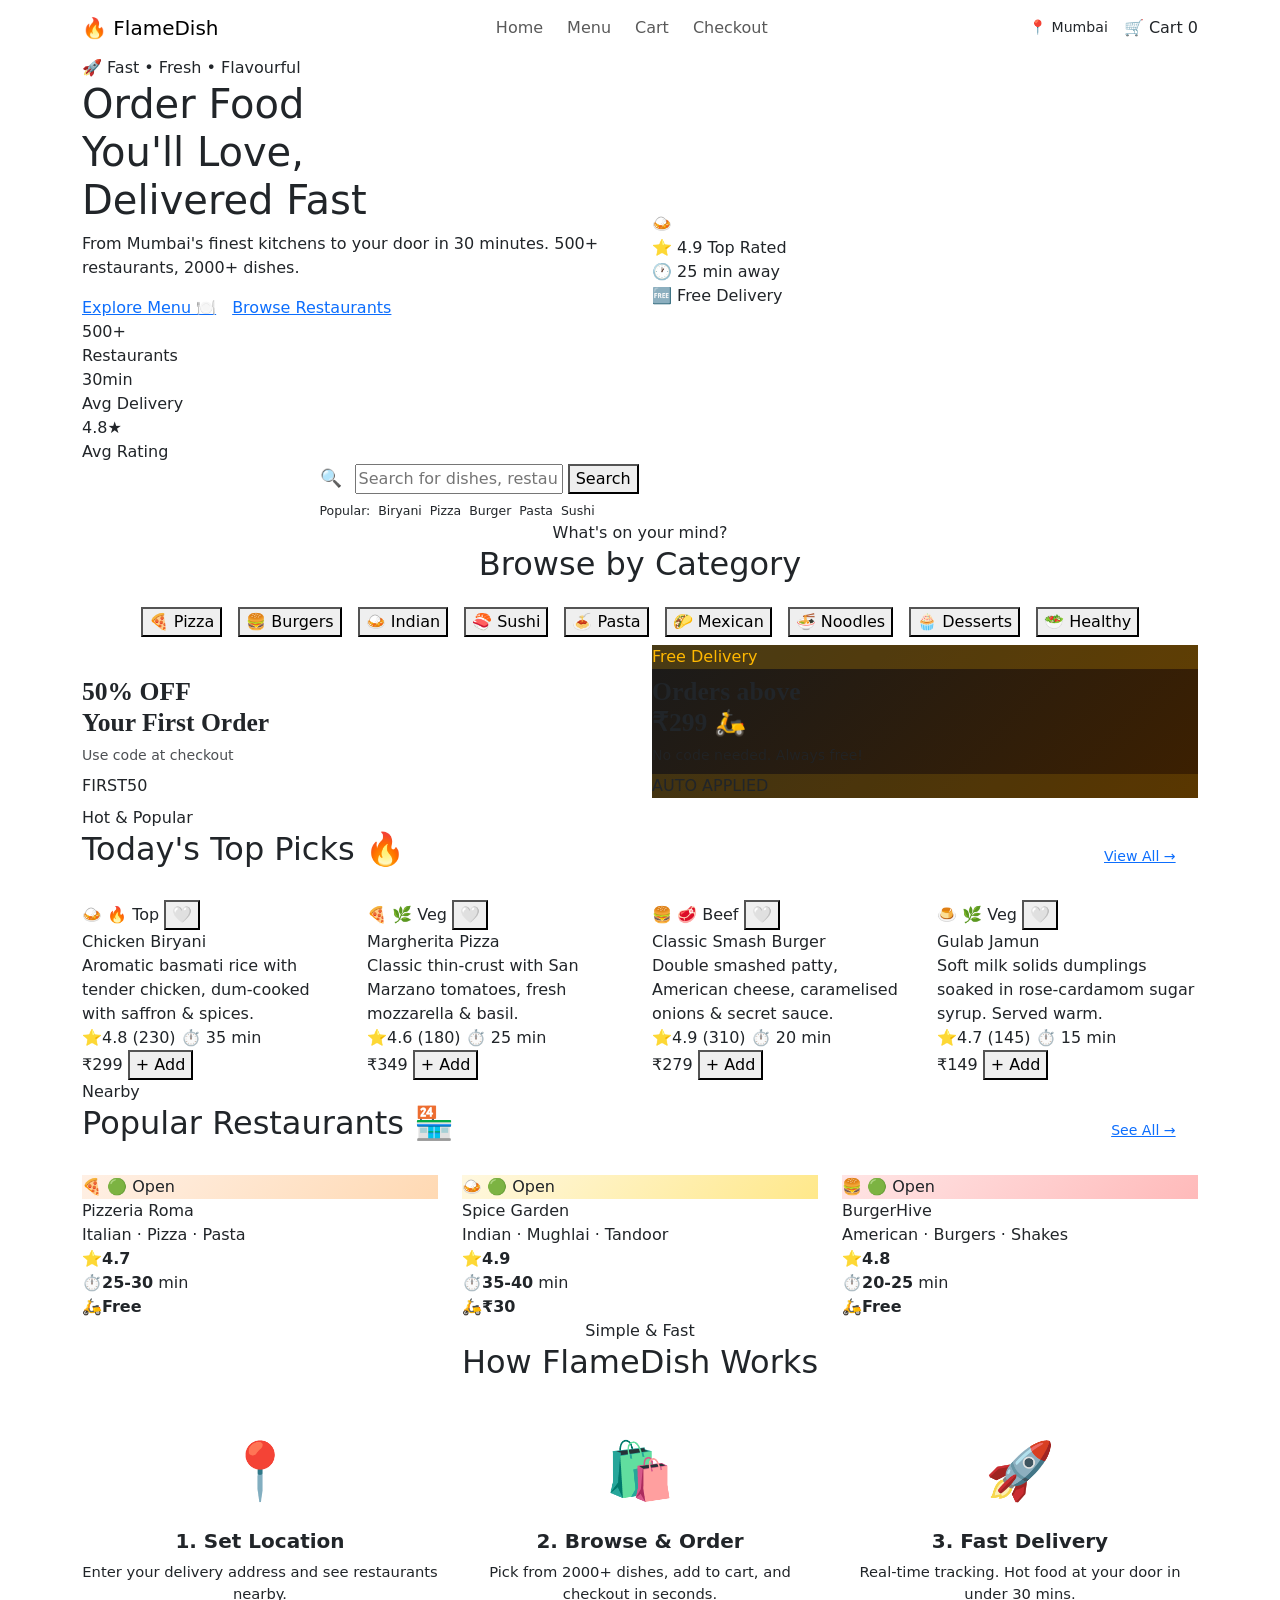
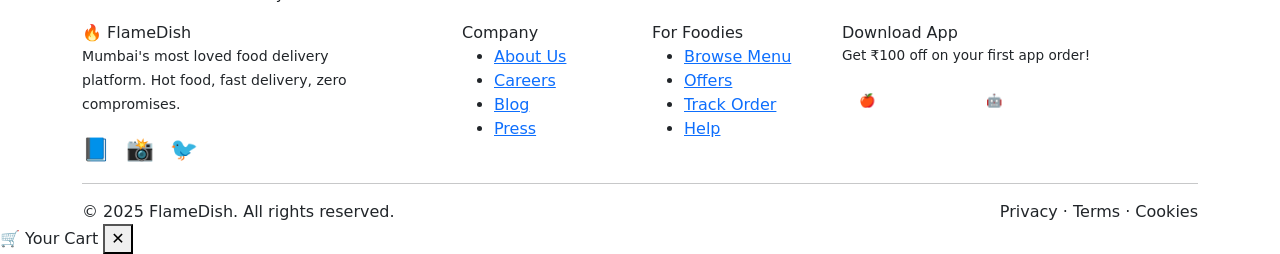
==== index.html @ ef18391b "Add files via upload" ====
<!DOCTYPE html>
<html lang="en">
<head>
  <meta charset="UTF-8">
  <meta name="viewport" content="width=device-width, initial-scale=1.0">
  <title>FlameDish – Food Delivery</title>
  <link rel="icon" href="data:image/svg+xml,<svg xmlns='http://www.w3.org/2000/svg' viewBox='0 0 100 100'><text y='.9em' font-size='90'>🔥</text></svg>">
  <link href="https://cdn.jsdelivr.net/npm/bootstrap@5.3.0/dist/css/bootstrap.min.css" rel="stylesheet">
  <link rel="stylesheet" href="css/style.css">
</head>
<body>

<!-- NAVBAR -->
<nav class="navbar navbar-expand-lg">
  <div class="container">
    <a class="brand-logo navbar-brand" href="index.html">🔥 Flame<span>Dish</span></a>
    <button class="navbar-toggler border-0" type="button" data-bs-toggle="collapse" data-bs-target="#navMenu">
      <span class="navbar-toggler-icon"></span>
    </button>
    <div class="collapse navbar-collapse" id="navMenu">
      <ul class="navbar-nav mx-auto gap-2">
        <li class="nav-item"><a class="nav-link" href="index.html">Home</a></li>
        <li class="nav-item"><a class="nav-link" href="menu.html">Menu</a></li>
        <li class="nav-item"><a class="nav-link" href="cart.html">Cart</a></li>
        <li class="nav-item"><a class="nav-link" href="checkout.html">Checkout</a></li>
      </ul>
      <div class="d-flex align-items-center gap-3">
        <span style="color:var(--ash);font-size:0.88rem">📍 Mumbai</span>
        <button class="nav-link cart-btn" onclick="openCart()">
          🛒 Cart <span class="cart-badge">0</span>
        </button>
      </div>
    </div>
  </div>
</nav>

<!-- HERO -->
<section class="hero">
  <div class="container">
    <div class="row align-items-center">
      <div class="col-lg-6 hero-content" data-aos="fade-right">
        <div class="hero-eyebrow">🚀 Fast • Fresh • Flavourful</div>
        <h1>Order Food<br><span class="highlight">You'll Love,</span><br>Delivered Fast</h1>
        <p>From Mumbai's finest kitchens to your door in 30 minutes. 500+ restaurants, 2000+ dishes.</p>
        <div class="d-flex gap-3 flex-wrap">
          <a href="menu.html" class="btn-flame">Explore Menu 🍽️</a>
          <a href="#restaurants" class="btn-outline-flame">Browse Restaurants</a>
        </div>
        <div class="hero-stats">
          <div class="stat-item">
            <div class="stat-num">500+</div>
            <div class="stat-label">Restaurants</div>
          </div>
          <div class="stat-item">
            <div class="stat-num">30min</div>
            <div class="stat-label">Avg Delivery</div>
          </div>
          <div class="stat-item">
            <div class="stat-num">4.8★</div>
            <div class="stat-label">Avg Rating</div>
          </div>
        </div>
      </div>
      <div class="col-lg-6 hero-visual mt-5 mt-lg-0">
        <div style="position:relative;display:inline-block">
          <span class="hero-food-emoji">🍛</span>
          <div class="floating-chips">
            <div class="chip">⭐ 4.9 Top Rated</div>
            <div class="chip">🕐 25 min away</div>
            <div class="chip">🆓 Free Delivery</div>
          </div>
        </div>
      </div>
    </div>
  </div>
</section>

<!-- SEARCH -->
<section class="search-section">
  <div class="container">
    <div class="row justify-content-center">
      <div class="col-lg-7">
        <div class="search-wrapper">
          <span style="margin-right:0.5rem;font-size:1.1rem">🔍</span>
          <input type="text" placeholder="Search for dishes, restaurants, cuisines…" oninput="heroSearch(this.value)">
          <button class="search-btn" onclick="window.location.href='menu.html'">Search</button>
        </div>
        <div class="d-flex gap-2 mt-2 flex-wrap">
          <span style="font-size:0.78rem;color:var(--ash)">Popular:</span>
          <a href="menu.html" style="font-size:0.78rem;color:var(--flame);text-decoration:none">Biryani</a>
          <a href="menu.html" style="font-size:0.78rem;color:var(--flame);text-decoration:none">Pizza</a>
          <a href="menu.html" style="font-size:0.78rem;color:var(--flame);text-decoration:none">Burger</a>
          <a href="menu.html" style="font-size:0.78rem;color:var(--flame);text-decoration:none">Pasta</a>
          <a href="menu.html" style="font-size:0.78rem;color:var(--flame);text-decoration:none">Sushi</a>
        </div>
      </div>
    </div>
  </div>
</section>

<!-- CATEGORIES -->
<section class="py-section">
  <div class="container">
    <div class="text-center mb-4">
      <div class="section-tag">What's on your mind?</div>
      <h2 class="section-title">Browse by Category</h2>
    </div>
    <div class="d-flex gap-3 flex-wrap justify-content-center">
      <button class="category-pill" onclick="window.location.href='menu.html'">🍕 Pizza</button>
      <button class="category-pill" onclick="window.location.href='menu.html'">🍔 Burgers</button>
      <button class="category-pill" onclick="window.location.href='menu.html'">🍛 Indian</button>
      <button class="category-pill" onclick="window.location.href='menu.html'">🍣 Sushi</button>
      <button class="category-pill" onclick="window.location.href='menu.html'">🍝 Pasta</button>
      <button class="category-pill" onclick="window.location.href='menu.html'">🌮 Mexican</button>
      <button class="category-pill" onclick="window.location.href='menu.html'">🍜 Noodles</button>
      <button class="category-pill" onclick="window.location.href='menu.html'">🧁 Desserts</button>
      <button class="category-pill" onclick="window.location.href='menu.html'">🥗 Healthy</button>
    </div>
  </div>
</section>

<!-- PROMO BANNERS -->
<section class="py-2">
  <div class="container">
    <div class="row g-4">
      <div class="col-md-6">
        <div class="promo-banner">
          <div class="section-tag" style="background:rgba(255,255,255,0.2);color:white;margin-bottom:0.5rem">Limited Time</div>
          <h3 style="font-family:'Playfair Display',serif;font-size:1.6rem;font-weight:900;margin-bottom:0.4rem">50% OFF<br>Your First Order</h3>
          <p style="opacity:0.8;font-size:0.88rem;margin-bottom:0.5rem">Use code at checkout</p>
          <div class="promo-code">FIRST50</div>
        </div>
      </div>
      <div class="col-md-6">
        <div class="promo-banner" style="background:linear-gradient(135deg,#1A1A1A,#3D2000)">
          <div class="section-tag" style="background:rgba(255,184,0,0.2);color:#FFB800;margin-bottom:0.5rem">Free Delivery</div>
          <h3 style="font-family:'Playfair Display',serif;font-size:1.6rem;font-weight:900;margin-bottom:0.4rem">Orders above<br>₹299 🛵</h3>
          <p style="opacity:0.8;font-size:0.88rem;margin-bottom:0.5rem">No code needed. Always free!</p>
          <div class="promo-code" style="border-color:rgba(255,184,0,0.5);background:rgba(255,184,0,0.15)">AUTO APPLIED</div>
        </div>
      </div>
    </div>
  </div>
</section>

<!-- FEATURED DISHES -->
<section class="py-section">
  <div class="container">
    <div class="d-flex align-items-end justify-content-between mb-4">
      <div>
        <div class="section-tag">Hot &amp; Popular</div>
        <h2 class="section-title">Today's Top Picks 🔥</h2>
      </div>
      <a href="menu.html" class="btn-flame" style="padding:0.6rem 1.4rem;font-size:0.88rem">View All →</a>
    </div>
    <div class="row g-4">
      <!-- Card 1 -->
      <div class="col-sm-6 col-xl-3">
        <div class="food-card" data-category="indian" data-name="chicken biryani">
          <div class="food-card-img-wrap">
            <span>🍛</span>
            <span class="food-badge top">🔥 Top</span>
            <button class="food-fav" onclick="toggleFav('f1',this)">🤍</button>
          </div>
          <div class="food-card-body">
            <div class="food-name">Chicken Biryani</div>
            <div class="food-desc">Aromatic basmati rice with tender chicken, dum-cooked with saffron & spices.</div>
            <div class="food-meta">
              <span class="food-rating"><span>⭐</span>4.8 (230)</span>
              <span class="food-time">⏱ 35 min</span>
            </div>
            <div class="food-price-row" data-price="299" data-rating="4.8">
              <span class="food-price">₹299</span>
              <button class="add-btn" onclick="Cart.add('f1','Chicken Biryani',299,'🍛')">+ Add</button>
            </div>
          </div>
        </div>
      </div>
      <!-- Card 2 -->
      <div class="col-sm-6 col-xl-3">
        <div class="food-card" data-category="pizza" data-name="margherita pizza">
          <div class="food-card-img-wrap">
            <span>🍕</span>
            <span class="food-badge veg">🌿 Veg</span>
            <button class="food-fav" onclick="toggleFav('f2',this)">🤍</button>
          </div>
          <div class="food-card-body">
            <div class="food-name">Margherita Pizza</div>
            <div class="food-desc">Classic thin-crust with San Marzano tomatoes, fresh mozzarella & basil.</div>
            <div class="food-meta">
              <span class="food-rating"><span>⭐</span>4.6 (180)</span>
              <span class="food-time">⏱ 25 min</span>
            </div>
            <div class="food-price-row" data-price="349" data-rating="4.6">
              <span class="food-price">₹349</span>
              <button class="add-btn" onclick="Cart.add('f2','Margherita Pizza',349,'🍕')">+ Add</button>
            </div>
          </div>
        </div>
      </div>
      <!-- Card 3 -->
      <div class="col-sm-6 col-xl-3">
        <div class="food-card" data-category="burger" data-name="smash burger">
          <div class="food-card-img-wrap">
            <span>🍔</span>
            <span class="food-badge">🥩 Beef</span>
            <button class="food-fav" onclick="toggleFav('f3',this)">🤍</button>
          </div>
          <div class="food-card-body">
            <div class="food-name">Classic Smash Burger</div>
            <div class="food-desc">Double smashed patty, American cheese, caramelised onions & secret sauce.</div>
            <div class="food-meta">
              <span class="food-rating"><span>⭐</span>4.9 (310)</span>
              <span class="food-time">⏱ 20 min</span>
            </div>
            <div class="food-price-row" data-price="279" data-rating="4.9">
              <span class="food-price">₹279</span>
              <button class="add-btn" onclick="Cart.add('f3','Smash Burger',279,'🍔')">+ Add</button>
            </div>
          </div>
        </div>
      </div>
      <!-- Card 4 -->
      <div class="col-sm-6 col-xl-3">
        <div class="food-card" data-category="dessert" data-name="gulab jamun">
          <div class="food-card-img-wrap">
            <span>🍮</span>
            <span class="food-badge veg">🌿 Veg</span>
            <button class="food-fav" onclick="toggleFav('f4',this)">🤍</button>
          </div>
          <div class="food-card-body">
            <div class="food-name">Gulab Jamun</div>
            <div class="food-desc">Soft milk solids dumplings soaked in rose-cardamom sugar syrup. Served warm.</div>
            <div class="food-meta">
              <span class="food-rating"><span>⭐</span>4.7 (145)</span>
              <span class="food-time">⏱ 15 min</span>
            </div>
            <div class="food-price-row" data-price="149" data-rating="4.7">
              <span class="food-price">₹149</span>
              <button class="add-btn" onclick="Cart.add('f4','Gulab Jamun',149,'🍮')">+ Add</button>
            </div>
          </div>
        </div>
      </div>
    </div>
  </div>
</section>

<!-- RESTAURANTS -->
<section class="py-section" id="restaurants" style="background:white">
  <div class="container">
    <div class="d-flex align-items-end justify-content-between mb-4">
      <div>
        <div class="section-tag">Nearby</div>
        <h2 class="section-title">Popular Restaurants 🏪</h2>
      </div>
      <a href="menu.html" class="btn-flame" style="padding:0.6rem 1.4rem;font-size:0.88rem">See All →</a>
    </div>
    <div class="row g-4">
      <div class="col-sm-6 col-lg-4">
        <div class="restaurant-card">
          <div class="rest-img" style="background:linear-gradient(135deg,#FFF0E5,#FFD9B3)">
            🍕
            <span class="rest-tag">🟢 Open</span>
          </div>
          <div class="rest-body">
            <div class="rest-name">Pizzeria Roma</div>
            <div class="rest-cuisine">Italian · Pizza · Pasta</div>
            <div class="rest-info">
              <div class="rest-info-item"><span class="icon">⭐</span><strong>4.7</strong></div>
              <div class="rest-info-item"><span class="icon">⏱</span><strong>25-30</strong> min</div>
              <div class="rest-info-item"><span class="icon">🛵</span><strong>Free</strong></div>
            </div>
          </div>
        </div>
      </div>
      <div class="col-sm-6 col-lg-4">
        <div class="restaurant-card">
          <div class="rest-img" style="background:linear-gradient(135deg,#FFF8E0,#FFE88A)">
            🍛
            <span class="rest-tag">🟢 Open</span>
          </div>
          <div class="rest-body">
            <div class="rest-name">Spice Garden</div>
            <div class="rest-cuisine">Indian · Mughlai · Tandoor</div>
            <div class="rest-info">
              <div class="rest-info-item"><span class="icon">⭐</span><strong>4.9</strong></div>
              <div class="rest-info-item"><span class="icon">⏱</span><strong>35-40</strong> min</div>
              <div class="rest-info-item"><span class="icon">🛵</span><strong>₹30</strong></div>
            </div>
          </div>
        </div>
      </div>
      <div class="col-sm-6 col-lg-4">
        <div class="restaurant-card">
          <div class="rest-img" style="background:linear-gradient(135deg,#FFE5E5,#FFBABA)">
            🍔
            <span class="rest-tag">🟢 Open</span>
          </div>
          <div class="rest-body">
            <div class="rest-name">BurgerHive</div>
            <div class="rest-cuisine">American · Burgers · Shakes</div>
            <div class="rest-info">
              <div class="rest-info-item"><span class="icon">⭐</span><strong>4.8</strong></div>
              <div class="rest-info-item"><span class="icon">⏱</span><strong>20-25</strong> min</div>
              <div class="rest-info-item"><span class="icon">🛵</span><strong>Free</strong></div>
            </div>
          </div>
        </div>
      </div>
    </div>
  </div>
</section>

<!-- HOW IT WORKS -->
<section class="py-section">
  <div class="container">
    <div class="text-center mb-5">
      <div class="section-tag">Simple & Fast</div>
      <h2 class="section-title">How FlameDish Works</h2>
    </div>
    <div class="row g-4 text-center">
      <div class="col-md-4">
        <div style="font-size:3.5rem;margin-bottom:1rem">📍</div>
        <h5 style="font-weight:700;margin-bottom:0.5rem">1. Set Location</h5>
        <p style="color:var(--ash);font-size:0.92rem">Enter your delivery address and see restaurants nearby.</p>
      </div>
      <div class="col-md-4">
        <div style="font-size:3.5rem;margin-bottom:1rem">🛍️</div>
        <h5 style="font-weight:700;margin-bottom:0.5rem">2. Browse & Order</h5>
        <p style="color:var(--ash);font-size:0.92rem">Pick from 2000+ dishes, add to cart, and checkout in seconds.</p>
      </div>
      <div class="col-md-4">
        <div style="font-size:3.5rem;margin-bottom:1rem">🚀</div>
        <h5 style="font-weight:700;margin-bottom:0.5rem">3. Fast Delivery</h5>
        <p style="color:var(--ash);font-size:0.92rem">Real-time tracking. Hot food at your door in under 30 mins.</p>
      </div>
    </div>
  </div>
</section>

<!-- FOOTER -->
<footer>
  <div class="container">
    <div class="row g-4">
      <div class="col-lg-4">
        <div class="footer-brand">🔥 FlameDish</div>
        <p style="font-size:0.88rem;max-width:280px;line-height:1.7">Mumbai's most loved food delivery platform. Hot food, fast delivery, zero compromises.</p>
        <div class="d-flex gap-3 mt-3">
          <span style="font-size:1.4rem;cursor:pointer">📘</span>
          <span style="font-size:1.4rem;cursor:pointer">📸</span>
          <span style="font-size:1.4rem;cursor:pointer">🐦</span>
        </div>
      </div>
      <div class="col-6 col-lg-2">
        <div class="footer-title">Company</div>
        <ul class="footer-links">
          <li><a href="#">About Us</a></li>
          <li><a href="#">Careers</a></li>
          <li><a href="#">Blog</a></li>
          <li><a href="#">Press</a></li>
        </ul>
      </div>
      <div class="col-6 col-lg-2">
        <div class="footer-title">For Foodies</div>
        <ul class="footer-links">
          <li><a href="menu.html">Browse Menu</a></li>
          <li><a href="#">Offers</a></li>
          <li><a href="#">Track Order</a></li>
          <li><a href="#">Help</a></li>
        </ul>
      </div>
      <div class="col-lg-4">
        <div class="footer-title">Download App</div>
        <p style="font-size:0.85rem;margin-bottom:1rem">Get ₹100 off on your first app order!</p>
        <div class="d-flex gap-2">
          <button style="background:rgba(255,255,255,0.08);border:1px solid rgba(255,255,255,0.15);color:white;border-radius:10px;padding:0.5rem 1rem;font-size:0.82rem;cursor:pointer">🍎 App Store</button>
          <button style="background:rgba(255,255,255,0.08);border:1px solid rgba(255,255,255,0.15);color:white;border-radius:10px;padding:0.5rem 1rem;font-size:0.82rem;cursor:pointer">🤖 Play Store</button>
        </div>
      </div>
    </div>
    <hr class="footer-divider">
    <div class="d-flex justify-content-between flex-wrap gap-2 footer-bottom">
      <span>© 2025 FlameDish. All rights reserved.</span>
      <span>Privacy · Terms · Cookies</span>
    </div>
  </div>
</footer>

<!-- CART SIDEBAR -->
<div class="cart-overlay" id="cartOverlay" onclick="closeCart()"></div>
<div class="cart-sidebar" id="cartSidebar">
  <div class="cart-header">
    <span class="cart-title">🛒 Your Cart</span>
    <button class="cart-close" onclick="closeCart()">✕</button>
  </div>
  <div class="cart-body" id="cartBody"></div>
  <div class="cart-footer" id="cartFooter" style="display:none"></div>
</div>

<script src="https://cdn.jsdelivr.net/npm/bootstrap@5.3.0/dist/js/bootstrap.bundle.min.js"></script>
<script src="js/app.js"></script>
</body>
</html>
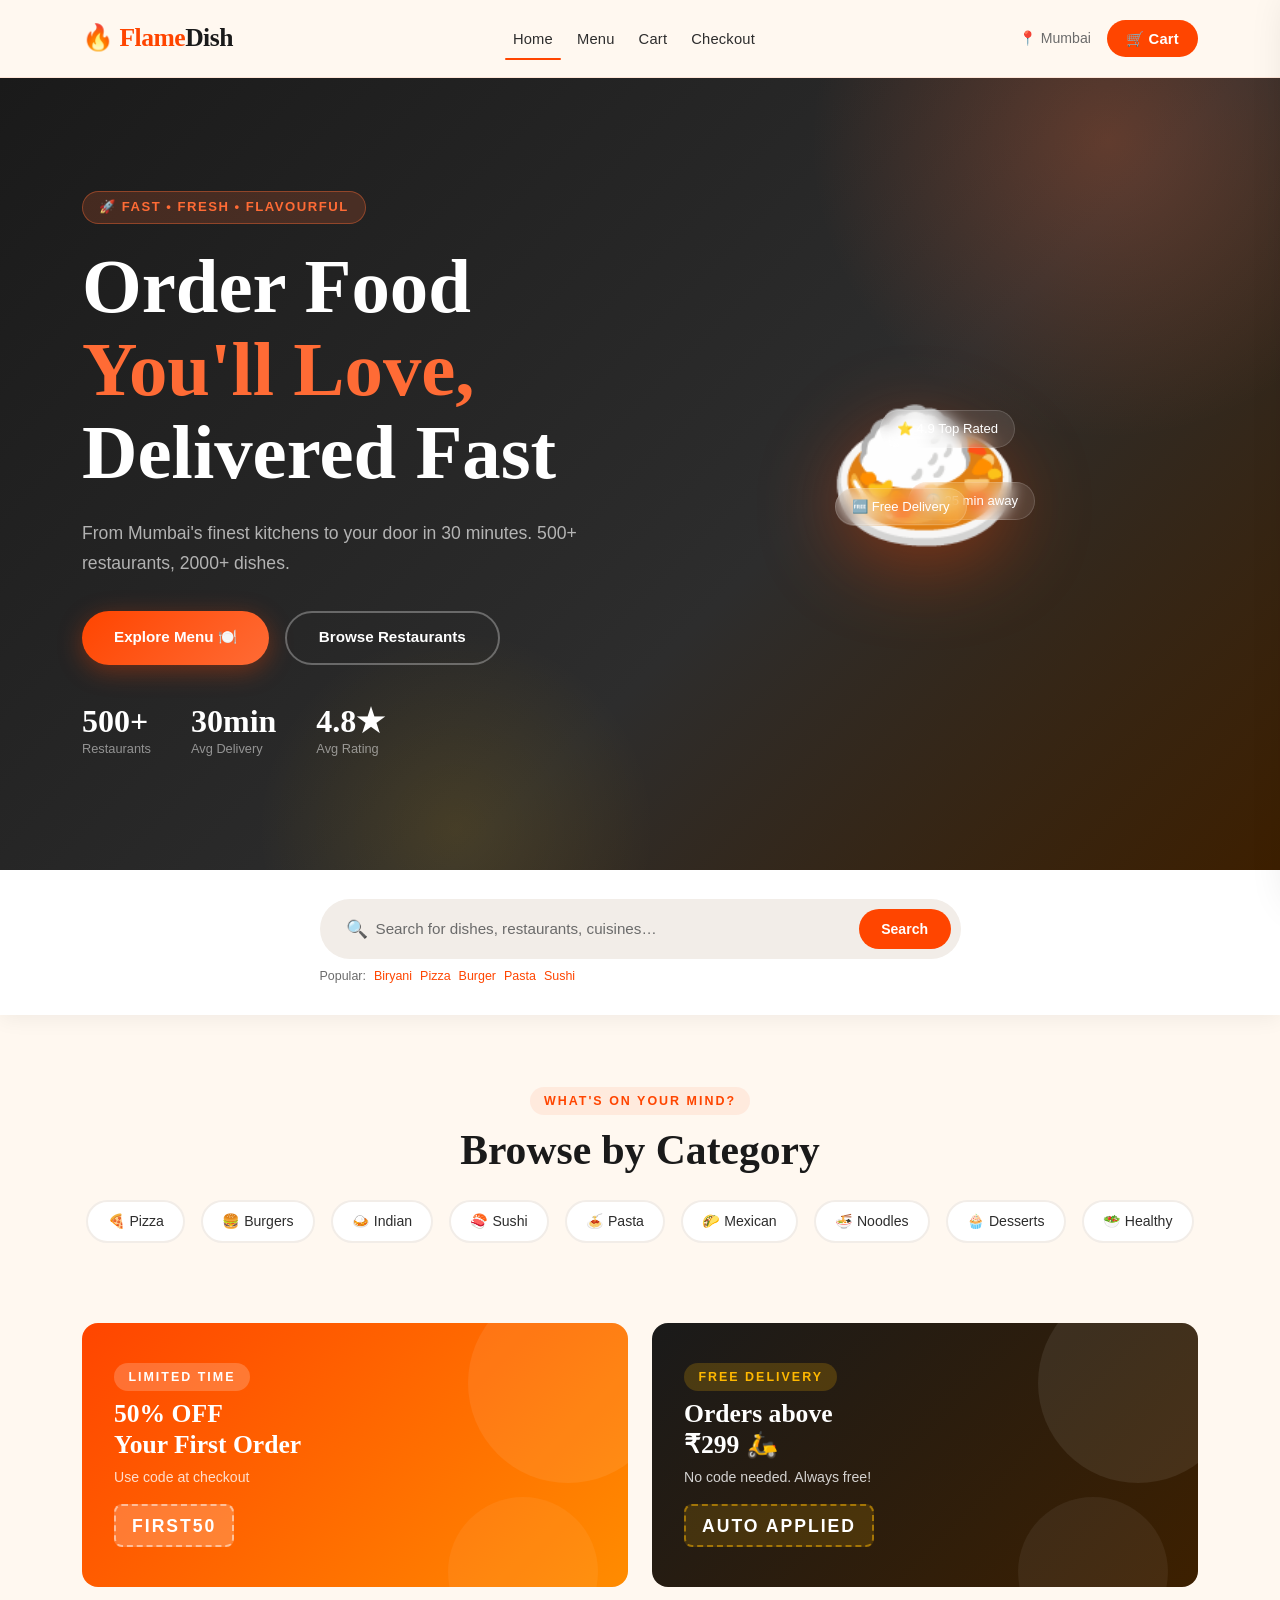
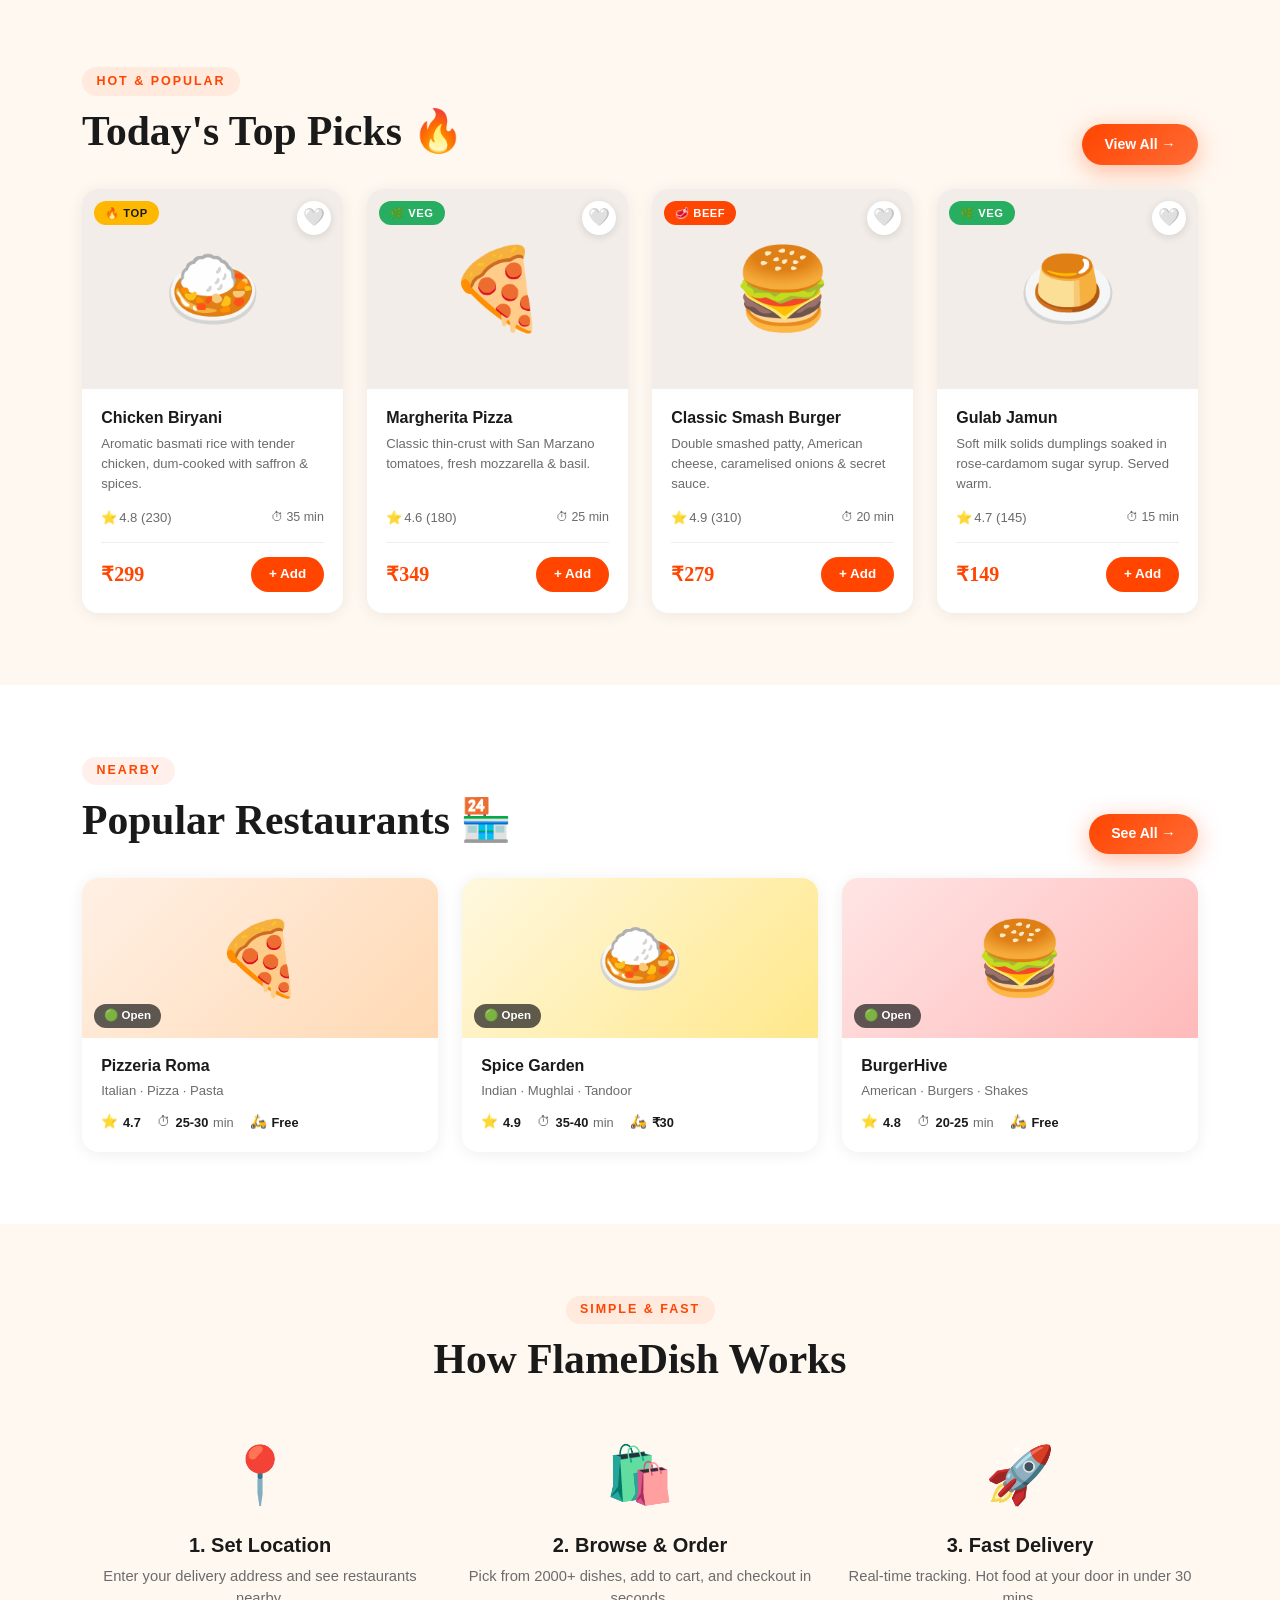
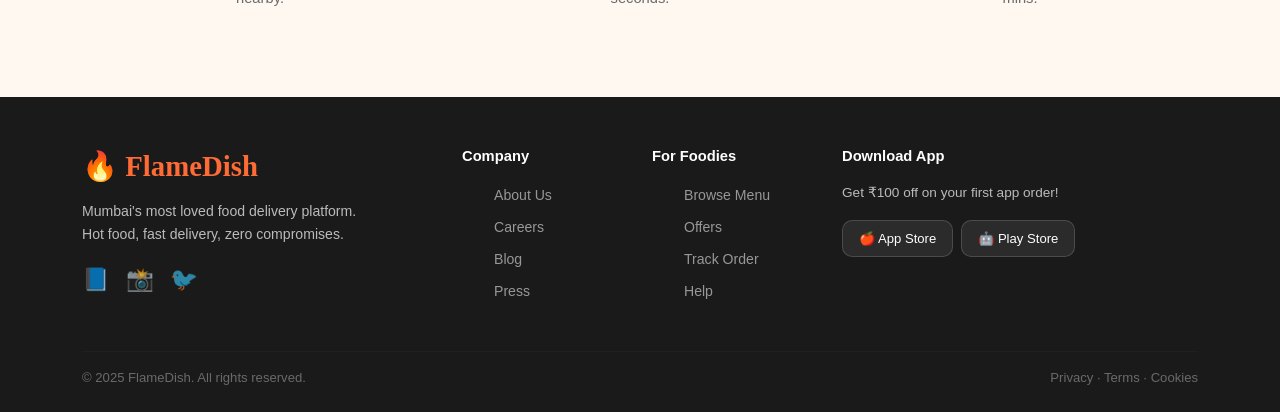
==== commit 289b3fe5: "Update index.html" ====
--- a/index.html
+++ b/index.html
@@ -6,7 +6,7 @@
   <title>FlameDish – Food Delivery</title>
   <link rel="icon" href="data:image/svg+xml,<svg xmlns='http://www.w3.org/2000/svg' viewBox='0 0 100 100'><text y='.9em' font-size='90'>🔥</text></svg>">
   <link href="https://cdn.jsdelivr.net/npm/bootstrap@5.3.0/dist/css/bootstrap.min.css" rel="stylesheet">
-  <link rel="stylesheet" href="css/style.css">
+  <link rel="stylesheet" href="style.css">
 </head>
 <body>
 
@@ -399,6 +399,6 @@
 </div>
 
 <script src="https://cdn.jsdelivr.net/npm/bootstrap@5.3.0/dist/js/bootstrap.bundle.min.js"></script>
-<script src="js/app.js"></script>
+<script src="app.js"></script>
 </body>
 </html>
--- a/style.css
+++ b/style.css
@@ -0,0 +1,882 @@
+@import url('https://fonts.googleapis.com/css2?family=Playfair+Display:wght@700;900&family=DM+Sans:wght@300;400;500;600&display=swap');
+
+:root {
+  --flame: #FF4500;
+  --ember: #FF6B35;
+  --gold: #FFB800;
+  --cream: #FFF8F0;
+  --charcoal: #1A1A1A;
+  --smoke: #2D2D2D;
+  --ash: #6B6B6B;
+  --mist: #F2EDE8;
+  --white: #FFFFFF;
+  --shadow: 0 8px 40px rgba(255,69,0,0.12);
+  --shadow-hover: 0 16px 56px rgba(255,69,0,0.22);
+  --radius: 16px;
+  --radius-sm: 10px;
+}
+
+* { margin: 0; padding: 0; box-sizing: border-box; }
+
+html { scroll-behavior: smooth; }
+
+body {
+  font-family: 'DM Sans', sans-serif;
+  background: var(--cream);
+  color: var(--charcoal);
+  overflow-x: hidden;
+}
+
+/* ── NAVBAR ── */
+.navbar {
+  background: rgba(255,248,240,0.92);
+  backdrop-filter: blur(16px);
+  border-bottom: 1px solid rgba(255,107,53,0.12);
+  padding: 0.9rem 0;
+  position: sticky;
+  top: 0;
+  z-index: 1000;
+  transition: box-shadow 0.3s;
+}
+.navbar.scrolled { box-shadow: 0 4px 30px rgba(255,69,0,0.1); }
+
+.brand-logo {
+  font-family: 'Playfair Display', serif;
+  font-size: 1.6rem;
+  font-weight: 900;
+  color: var(--flame) !important;
+  text-decoration: none !important;
+  letter-spacing: -0.5px;
+}
+.brand-logo span { color: var(--charcoal); }
+
+.nav-link {
+  font-weight: 500;
+  color: var(--smoke) !important;
+  font-size: 0.92rem;
+  letter-spacing: 0.2px;
+  transition: color 0.2s;
+  position: relative;
+}
+.nav-link::after {
+  content: '';
+  position: absolute;
+  bottom: -2px; left: 0;
+  width: 0; height: 2px;
+  background: var(--flame);
+  transition: width 0.25s ease;
+  border-radius: 2px;
+}
+.nav-link:hover::after, .nav-link.active::after { width: 100%; }
+.nav-link:hover { color: var(--flame) !important; }
+
+.cart-btn {
+  background: var(--flame);
+  color: white !important;
+  border-radius: 50px;
+  padding: 0.45rem 1.2rem !important;
+  font-weight: 600 !important;
+  transition: background 0.2s, transform 0.15s;
+}
+.cart-btn:hover { background: var(--ember) !important; transform: translateY(-1px); }
+.cart-btn::after { display: none !important; }
+
+.cart-badge {
+  background: var(--gold);
+  color: var(--charcoal);
+  font-size: 0.7rem;
+  font-weight: 700;
+  padding: 1px 6px;
+  border-radius: 20px;
+  margin-left: 4px;
+  vertical-align: middle;
+}
+
+/* ── HERO ── */
+.hero {
+  background: linear-gradient(135deg, var(--charcoal) 0%, var(--smoke) 60%, #3D1F00 100%);
+  min-height: 88vh;
+  display: flex;
+  align-items: center;
+  position: relative;
+  overflow: hidden;
+}
+.hero::before {
+  content: '';
+  position: absolute;
+  top: -30%; right: -10%;
+  width: 600px; height: 600px;
+  background: radial-gradient(circle, rgba(255,107,53,0.25) 0%, transparent 70%);
+  border-radius: 50%;
+}
+.hero::after {
+  content: '';
+  position: absolute;
+  bottom: -20%; left: 20%;
+  width: 400px; height: 400px;
+  background: radial-gradient(circle, rgba(255,184,0,0.12) 0%, transparent 70%);
+  border-radius: 50%;
+}
+.hero-content { position: relative; z-index: 2; }
+
+.hero-eyebrow {
+  display: inline-block;
+  background: rgba(255,107,53,0.18);
+  border: 1px solid rgba(255,107,53,0.4);
+  color: var(--ember);
+  padding: 0.35rem 1rem;
+  border-radius: 50px;
+  font-size: 0.82rem;
+  font-weight: 600;
+  letter-spacing: 1.5px;
+  text-transform: uppercase;
+  margin-bottom: 1.4rem;
+}
+
+.hero h1 {
+  font-family: 'Playfair Display', serif;
+  font-size: clamp(2.8rem, 6vw, 5.5rem);
+  font-weight: 900;
+  color: white;
+  line-height: 1.08;
+  margin-bottom: 1.5rem;
+}
+.hero h1 .highlight { color: var(--ember); }
+
+.hero p {
+  color: rgba(255,255,255,0.65);
+  font-size: 1.1rem;
+  max-width: 500px;
+  line-height: 1.7;
+  margin-bottom: 2rem;
+}
+
+.btn-flame {
+  background: linear-gradient(135deg, var(--flame), var(--ember));
+  color: white;
+  border: none;
+  padding: 0.85rem 2rem;
+  border-radius: 50px;
+  font-weight: 600;
+  font-size: 0.95rem;
+  cursor: pointer;
+  transition: all 0.25s;
+  text-decoration: none;
+  display: inline-flex;
+  align-items: center;
+  gap: 0.5rem;
+  box-shadow: 0 6px 24px rgba(255,69,0,0.35);
+}
+.btn-flame:hover {
+  transform: translateY(-2px);
+  box-shadow: 0 10px 32px rgba(255,69,0,0.45);
+  color: white;
+}
+
+.btn-outline-flame {
+  border: 2px solid rgba(255,255,255,0.3);
+  color: white;
+  background: transparent;
+  padding: 0.85rem 2rem;
+  border-radius: 50px;
+  font-weight: 600;
+  font-size: 0.95rem;
+  cursor: pointer;
+  transition: all 0.25s;
+  text-decoration: none;
+  display: inline-flex;
+  align-items: center;
+  gap: 0.5rem;
+}
+.btn-outline-flame:hover {
+  background: rgba(255,255,255,0.1);
+  border-color: white;
+  color: white;
+  transform: translateY(-2px);
+}
+
+.hero-stats { display: flex; gap: 2.5rem; margin-top: 2.5rem; }
+.stat-item {}
+.stat-num {
+  font-family: 'Playfair Display', serif;
+  font-size: 2rem;
+  font-weight: 900;
+  color: white;
+  line-height: 1;
+}
+.stat-label { color: rgba(255,255,255,0.5); font-size: 0.8rem; margin-top: 2px; }
+
+.hero-visual {
+  position: relative;
+  z-index: 2;
+  text-align: center;
+}
+.hero-food-emoji {
+  font-size: 10rem;
+  animation: float 3s ease-in-out infinite;
+  filter: drop-shadow(0 20px 40px rgba(255,69,0,0.4));
+  display: block;
+  line-height: 1;
+}
+@keyframes float {
+  0%, 100% { transform: translateY(0) rotate(-3deg); }
+  50% { transform: translateY(-18px) rotate(3deg); }
+}
+.floating-chips {
+  position: absolute;
+  width: 100%; height: 100%;
+  top: 0; left: 0;
+  pointer-events: none;
+}
+.chip {
+  position: absolute;
+  background: rgba(255,255,255,0.1);
+  backdrop-filter: blur(8px);
+  border: 1px solid rgba(255,255,255,0.15);
+  border-radius: 50px;
+  padding: 0.5rem 1rem;
+  color: white;
+  font-size: 0.82rem;
+  font-weight: 500;
+  animation: floatChip 4s ease-in-out infinite;
+}
+.chip:nth-child(1) { top: 10%; right: 5%; animation-delay: 0s; }
+.chip:nth-child(2) { top: 55%; right: -5%; animation-delay: 0.7s; }
+.chip:nth-child(3) { bottom: 18%; left: 5%; animation-delay: 1.4s; }
+@keyframes floatChip {
+  0%, 100% { transform: translateY(0); }
+  50% { transform: translateY(-10px); }
+}
+
+/* ── SEARCH BAR ── */
+.search-section {
+  background: white;
+  padding: 1.8rem 0;
+  box-shadow: 0 4px 20px rgba(0,0,0,0.06);
+}
+.search-wrapper {
+  display: flex;
+  align-items: center;
+  background: var(--mist);
+  border-radius: 50px;
+  padding: 0.5rem 0.5rem 0.5rem 1.5rem;
+  border: 2px solid transparent;
+  transition: border-color 0.2s, box-shadow 0.2s;
+}
+.search-wrapper:focus-within {
+  border-color: var(--flame);
+  box-shadow: 0 0 0 4px rgba(255,69,0,0.08);
+}
+.search-wrapper input {
+  border: none;
+  background: transparent;
+  outline: none;
+  flex: 1;
+  font-family: 'DM Sans', sans-serif;
+  font-size: 0.95rem;
+  color: var(--charcoal);
+}
+.search-wrapper input::placeholder { color: var(--ash); }
+.search-btn {
+  background: var(--flame);
+  color: white;
+  border: none;
+  border-radius: 50px;
+  padding: 0.6rem 1.4rem;
+  font-weight: 600;
+  font-size: 0.88rem;
+  cursor: pointer;
+  transition: background 0.2s;
+}
+.search-btn:hover { background: var(--ember); }
+
+/* ── SECTIONS ── */
+.section-tag {
+  display: inline-block;
+  background: rgba(255,69,0,0.08);
+  color: var(--flame);
+  font-size: 0.78rem;
+  font-weight: 700;
+  letter-spacing: 2px;
+  text-transform: uppercase;
+  padding: 0.3rem 0.9rem;
+  border-radius: 50px;
+  margin-bottom: 0.7rem;
+}
+.section-title {
+  font-family: 'Playfair Display', serif;
+  font-size: clamp(1.8rem, 3.5vw, 2.6rem);
+  font-weight: 900;
+  color: var(--charcoal);
+  line-height: 1.2;
+}
+.section-sub { color: var(--ash); font-size: 1rem; margin-top: 0.5rem; }
+
+/* ── CATEGORY PILLS ── */
+.category-pill {
+  display: inline-flex;
+  align-items: center;
+  gap: 0.4rem;
+  background: white;
+  border: 2px solid var(--mist);
+  border-radius: 50px;
+  padding: 0.55rem 1.2rem;
+  font-size: 0.88rem;
+  font-weight: 500;
+  cursor: pointer;
+  transition: all 0.2s;
+  color: var(--smoke);
+  white-space: nowrap;
+}
+.category-pill:hover, .category-pill.active {
+  background: var(--flame);
+  border-color: var(--flame);
+  color: white;
+  transform: translateY(-2px);
+  box-shadow: 0 6px 18px rgba(255,69,0,0.25);
+}
+
+/* ── FOOD CARD ── */
+.food-card {
+  background: white;
+  border-radius: var(--radius);
+  overflow: hidden;
+  box-shadow: 0 2px 16px rgba(0,0,0,0.07);
+  transition: all 0.28s cubic-bezier(0.34, 1.56, 0.64, 1);
+  cursor: pointer;
+  height: 100%;
+  display: flex;
+  flex-direction: column;
+}
+.food-card:hover {
+  transform: translateY(-6px);
+  box-shadow: var(--shadow-hover);
+}
+.food-card-img-wrap {
+  position: relative;
+  height: 200px;
+  overflow: hidden;
+  background: var(--mist);
+  display: flex;
+  align-items: center;
+  justify-content: center;
+  font-size: 5rem;
+}
+.food-badge {
+  position: absolute;
+  top: 12px; left: 12px;
+  background: var(--flame);
+  color: white;
+  font-size: 0.7rem;
+  font-weight: 700;
+  padding: 0.25rem 0.7rem;
+  border-radius: 50px;
+  letter-spacing: 0.5px;
+  text-transform: uppercase;
+}
+.food-badge.veg { background: #27AE60; }
+.food-badge.top { background: var(--gold); color: var(--charcoal); }
+
+.food-fav {
+  position: absolute;
+  top: 12px; right: 12px;
+  background: white;
+  border: none;
+  border-radius: 50%;
+  width: 34px; height: 34px;
+  display: flex;
+  align-items: center;
+  justify-content: center;
+  cursor: pointer;
+  font-size: 1.1rem;
+  transition: transform 0.2s;
+  box-shadow: 0 2px 8px rgba(0,0,0,0.12);
+}
+.food-fav:hover { transform: scale(1.15); }
+.food-fav.active { color: var(--flame); }
+
+.food-card-body {
+  padding: 1.1rem 1.2rem 1.3rem;
+  flex: 1;
+  display: flex;
+  flex-direction: column;
+}
+.food-name {
+  font-weight: 700;
+  font-size: 1rem;
+  color: var(--charcoal);
+  margin-bottom: 0.25rem;
+}
+.food-desc {
+  color: var(--ash);
+  font-size: 0.82rem;
+  line-height: 1.5;
+  flex: 1;
+  margin-bottom: 0.9rem;
+}
+.food-meta {
+  display: flex;
+  align-items: center;
+  justify-content: space-between;
+}
+.food-rating { font-size: 0.82rem; color: var(--ash); }
+.food-rating span { color: var(--gold); margin-right: 2px; }
+.food-time { font-size: 0.78rem; color: var(--ash); }
+.food-price-row {
+  display: flex;
+  align-items: center;
+  justify-content: space-between;
+  margin-top: 0.9rem;
+  padding-top: 0.9rem;
+  border-top: 1px solid var(--mist);
+}
+.food-price {
+  font-family: 'Playfair Display', serif;
+  font-size: 1.25rem;
+  font-weight: 900;
+  color: var(--flame);
+}
+.add-btn {
+  background: var(--flame);
+  color: white;
+  border: none;
+  border-radius: 50px;
+  padding: 0.45rem 1.1rem;
+  font-weight: 600;
+  font-size: 0.84rem;
+  cursor: pointer;
+  transition: all 0.2s;
+}
+.add-btn:hover {
+  background: var(--ember);
+  transform: scale(1.05);
+}
+
+/* ── RESTAURANT CARD ── */
+.restaurant-card {
+  background: white;
+  border-radius: var(--radius);
+  overflow: hidden;
+  box-shadow: 0 2px 16px rgba(0,0,0,0.07);
+  transition: all 0.28s ease;
+  height: 100%;
+}
+.restaurant-card:hover {
+  transform: translateY(-5px);
+  box-shadow: var(--shadow-hover);
+}
+.rest-img {
+  height: 160px;
+  background: var(--mist);
+  display: flex;
+  align-items: center;
+  justify-content: center;
+  font-size: 4.5rem;
+  position: relative;
+}
+.rest-tag {
+  position: absolute;
+  bottom: 10px; left: 12px;
+  background: rgba(26,26,26,0.7);
+  backdrop-filter: blur(6px);
+  color: white;
+  font-size: 0.72rem;
+  font-weight: 600;
+  padding: 0.22rem 0.65rem;
+  border-radius: 50px;
+}
+.rest-body { padding: 1rem 1.2rem 1.2rem; }
+.rest-name { font-weight: 700; font-size: 1rem; margin-bottom: 0.2rem; }
+.rest-cuisine { color: var(--ash); font-size: 0.82rem; margin-bottom: 0.7rem; }
+.rest-info { display: flex; gap: 1rem; align-items: center; }
+.rest-info-item { display: flex; align-items: center; gap: 0.3rem; font-size: 0.8rem; color: var(--ash); }
+.rest-info-item .icon { font-size: 0.85rem; }
+.rest-info-item strong { color: var(--charcoal); font-weight: 600; }
+
+/* ── CART PANEL ── */
+.cart-sidebar {
+  position: fixed;
+  right: -400px;
+  top: 0; bottom: 0;
+  width: 380px;
+  background: white;
+  box-shadow: -8px 0 40px rgba(0,0,0,0.12);
+  z-index: 2000;
+  transition: right 0.35s cubic-bezier(0.34, 1.1, 0.64, 1);
+  display: flex;
+  flex-direction: column;
+}
+.cart-sidebar.open { right: 0; }
+.cart-overlay {
+  position: fixed;
+  inset: 0;
+  background: rgba(26,26,26,0.5);
+  z-index: 1999;
+  display: none;
+  backdrop-filter: blur(3px);
+}
+.cart-overlay.show { display: block; }
+
+.cart-header {
+  padding: 1.4rem 1.5rem;
+  border-bottom: 1px solid var(--mist);
+  display: flex;
+  align-items: center;
+  justify-content: space-between;
+}
+.cart-title {
+  font-family: 'Playfair Display', serif;
+  font-size: 1.3rem;
+  font-weight: 900;
+}
+.cart-close {
+  background: var(--mist);
+  border: none;
+  border-radius: 50%;
+  width: 34px; height: 34px;
+  font-size: 1.1rem;
+  cursor: pointer;
+  transition: background 0.2s;
+}
+.cart-close:hover { background: #e0d9d2; }
+
+.cart-body {
+  flex: 1;
+  overflow-y: auto;
+  padding: 1rem 1.5rem;
+}
+.cart-empty {
+  text-align: center;
+  padding: 3rem 0;
+  color: var(--ash);
+}
+.cart-empty-emoji { font-size: 4rem; margin-bottom: 1rem; }
+
+.cart-item {
+  display: flex;
+  align-items: center;
+  gap: 1rem;
+  padding: 0.9rem 0;
+  border-bottom: 1px solid var(--mist);
+}
+.cart-item-emoji { font-size: 2.5rem; flex-shrink: 0; }
+.cart-item-info { flex: 1; }
+.cart-item-name { font-weight: 600; font-size: 0.92rem; }
+.cart-item-price { color: var(--flame); font-weight: 700; font-size: 0.88rem; }
+.qty-ctrl {
+  display: flex;
+  align-items: center;
+  gap: 0.5rem;
+}
+.qty-btn {
+  background: var(--mist);
+  border: none;
+  border-radius: 50%;
+  width: 28px; height: 28px;
+  font-size: 1rem;
+  cursor: pointer;
+  transition: background 0.15s;
+  display: flex; align-items: center; justify-content: center;
+}
+.qty-btn:hover { background: var(--ember); color: white; }
+.qty-num { font-weight: 700; font-size: 0.9rem; min-width: 20px; text-align: center; }
+
+.cart-footer {
+  padding: 1.2rem 1.5rem;
+  border-top: 1px solid var(--mist);
+}
+.cart-total-row {
+  display: flex;
+  justify-content: space-between;
+  margin-bottom: 0.5rem;
+  font-size: 0.9rem;
+}
+.cart-total-row.grand {
+  font-weight: 700;
+  font-size: 1.05rem;
+  margin-bottom: 1rem;
+  padding-top: 0.5rem;
+  border-top: 1px dashed var(--mist);
+}
+.checkout-btn {
+  width: 100%;
+  background: linear-gradient(135deg, var(--flame), var(--ember));
+  color: white;
+  border: none;
+  border-radius: 50px;
+  padding: 0.9rem;
+  font-weight: 700;
+  font-size: 1rem;
+  cursor: pointer;
+  transition: all 0.25s;
+  box-shadow: 0 6px 20px rgba(255,69,0,0.3);
+}
+.checkout-btn:hover {
+  transform: translateY(-2px);
+  box-shadow: 0 10px 28px rgba(255,69,0,0.4);
+}
+
+/* ── FILTER BAR ── */
+.filter-bar {
+  background: white;
+  border-radius: var(--radius);
+  padding: 1.2rem 1.5rem;
+  margin-bottom: 1.5rem;
+  box-shadow: 0 2px 12px rgba(0,0,0,0.06);
+}
+.filter-select {
+  border: 2px solid var(--mist);
+  border-radius: 50px;
+  padding: 0.5rem 1rem;
+  font-family: 'DM Sans', sans-serif;
+  font-size: 0.88rem;
+  color: var(--smoke);
+  outline: none;
+  cursor: pointer;
+  background: white;
+  transition: border-color 0.2s;
+}
+.filter-select:focus { border-color: var(--flame); }
+
+/* ── CHECKOUT PAGE ── */
+.checkout-card {
+  background: white;
+  border-radius: var(--radius);
+  padding: 2rem;
+  box-shadow: 0 4px 24px rgba(0,0,0,0.07);
+  margin-bottom: 1.5rem;
+}
+.checkout-card h5 {
+  font-family: 'Playfair Display', serif;
+  font-size: 1.15rem;
+  font-weight: 700;
+  color: var(--charcoal);
+  margin-bottom: 1.3rem;
+  padding-bottom: 0.8rem;
+  border-bottom: 2px solid var(--mist);
+}
+.form-label { font-weight: 600; font-size: 0.85rem; color: var(--smoke); margin-bottom: 0.4rem; }
+.form-control, .form-select {
+  border: 2px solid var(--mist);
+  border-radius: var(--radius-sm);
+  padding: 0.65rem 1rem;
+  font-family: 'DM Sans', sans-serif;
+  font-size: 0.92rem;
+  transition: border-color 0.2s, box-shadow 0.2s;
+  outline: none;
+}
+.form-control:focus, .form-select:focus {
+  border-color: var(--flame);
+  box-shadow: 0 0 0 3px rgba(255,69,0,0.1);
+  outline: none;
+}
+.form-control.is-invalid { border-color: #dc3545; }
+.invalid-feedback { font-size: 0.8rem; color: #dc3545; }
+
+.payment-option {
+  border: 2px solid var(--mist);
+  border-radius: var(--radius-sm);
+  padding: 1rem 1.2rem;
+  cursor: pointer;
+  transition: all 0.2s;
+  display: flex;
+  align-items: center;
+  gap: 0.8rem;
+  margin-bottom: 0.7rem;
+}
+.payment-option:hover { border-color: var(--ember); }
+.payment-option.selected { border-color: var(--flame); background: rgba(255,69,0,0.04); }
+.payment-option input[type="radio"] { accent-color: var(--flame); }
+
+.order-summary {
+  background: white;
+  border-radius: var(--radius);
+  padding: 1.8rem;
+  box-shadow: 0 4px 24px rgba(0,0,0,0.07);
+  position: sticky;
+  top: 90px;
+}
+.order-summary h5 {
+  font-family: 'Playfair Display', serif;
+  font-size: 1.2rem;
+  font-weight: 700;
+  margin-bottom: 1.2rem;
+}
+.summary-item {
+  display: flex;
+  justify-content: space-between;
+  align-items: center;
+  padding: 0.6rem 0;
+  font-size: 0.9rem;
+  border-bottom: 1px solid var(--mist);
+}
+.summary-item:last-of-type { border-bottom: none; }
+.summary-total {
+  display: flex;
+  justify-content: space-between;
+  padding: 1rem 0 0;
+  font-weight: 700;
+  font-size: 1.05rem;
+  border-top: 2px solid var(--mist);
+  margin-top: 0.5rem;
+}
+.summary-total .price { color: var(--flame); font-family: 'Playfair Display', serif; font-size: 1.3rem; }
+
+/* ── PROMO BANNER ── */
+.promo-banner {
+  background: linear-gradient(135deg, var(--flame), #FF8C00);
+  border-radius: var(--radius);
+  padding: 2.5rem 2rem;
+  color: white;
+  position: relative;
+  overflow: hidden;
+}
+.promo-banner::before {
+  content: '';
+  position: absolute;
+  right: -40px; top: -40px;
+  width: 200px; height: 200px;
+  background: rgba(255,255,255,0.08);
+  border-radius: 50%;
+}
+.promo-banner::after {
+  content: '';
+  position: absolute;
+  right: 30px; bottom: -60px;
+  width: 150px; height: 150px;
+  background: rgba(255,255,255,0.06);
+  border-radius: 50%;
+}
+.promo-code {
+  background: rgba(255,255,255,0.2);
+  border: 2px dashed rgba(255,255,255,0.5);
+  border-radius: 8px;
+  padding: 0.4rem 1rem;
+  font-weight: 700;
+  letter-spacing: 2px;
+  font-size: 1.1rem;
+  display: inline-block;
+  margin-top: 0.5rem;
+}
+
+/* ── TOAST ── */
+.toast-container {
+  position: fixed;
+  bottom: 24px; right: 24px;
+  z-index: 9999;
+  display: flex;
+  flex-direction: column;
+  gap: 0.6rem;
+}
+.toast-item {
+  background: var(--charcoal);
+  color: white;
+  padding: 0.9rem 1.4rem;
+  border-radius: var(--radius-sm);
+  font-size: 0.9rem;
+  font-weight: 500;
+  box-shadow: 0 8px 24px rgba(0,0,0,0.2);
+  transform: translateX(120%);
+  transition: transform 0.3s cubic-bezier(0.34, 1.56, 0.64, 1);
+  display: flex;
+  align-items: center;
+  gap: 0.5rem;
+}
+.toast-item.show { transform: translateX(0); }
+.toast-item.success::before { content: '✅'; }
+.toast-item.info::before { content: '🛒'; }
+
+/* ── FOOTER ── */
+footer {
+  background: var(--charcoal);
+  color: rgba(255,255,255,0.7);
+  padding: 3rem 0 1.5rem;
+}
+.footer-brand {
+  font-family: 'Playfair Display', serif;
+  font-size: 1.8rem;
+  font-weight: 900;
+  color: var(--ember);
+  margin-bottom: 0.7rem;
+}
+.footer-links { list-style: none; }
+.footer-links li { margin-bottom: 0.5rem; }
+.footer-links a {
+  color: rgba(255,255,255,0.55);
+  text-decoration: none;
+  font-size: 0.88rem;
+  transition: color 0.2s;
+}
+.footer-links a:hover { color: var(--ember); }
+.footer-title { color: white; font-weight: 600; margin-bottom: 1rem; font-size: 0.92rem; }
+.footer-divider { border-color: rgba(255,255,255,0.1); margin: 2rem 0 1rem; }
+.footer-bottom { font-size: 0.82rem; color: rgba(255,255,255,0.35); }
+
+/* ── PAGE HEADER ── */
+.page-header {
+  background: linear-gradient(135deg, var(--charcoal), var(--smoke));
+  padding: 4rem 0 3rem;
+  position: relative;
+  overflow: hidden;
+}
+.page-header::after {
+  content: '';
+  position: absolute;
+  bottom: 0; left: 0; right: 0;
+  height: 4px;
+  background: linear-gradient(90deg, var(--flame), var(--gold), var(--flame));
+}
+.page-header h1 {
+  font-family: 'Playfair Display', serif;
+  font-size: clamp(2rem, 4vw, 3rem);
+  font-weight: 900;
+  color: white;
+}
+.page-header p { color: rgba(255,255,255,0.55); }
+
+/* ── STEP INDICATOR ── */
+.step-bar {
+  display: flex;
+  align-items: center;
+  gap: 0;
+  margin-bottom: 2rem;
+}
+.step {
+  display: flex;
+  align-items: center;
+  gap: 0.5rem;
+  flex: 1;
+}
+.step-circle {
+  width: 36px; height: 36px;
+  border-radius: 50%;
+  background: var(--mist);
+  display: flex;
+  align-items: center;
+  justify-content: center;
+  font-weight: 700;
+  font-size: 0.85rem;
+  flex-shrink: 0;
+  transition: all 0.3s;
+}
+.step-circle.active { background: var(--flame); color: white; }
+.step-circle.done { background: #27AE60; color: white; }
+.step-label { font-size: 0.82rem; font-weight: 500; color: var(--ash); white-space: nowrap; }
+.step.active .step-label { color: var(--flame); font-weight: 600; }
+.step-line { flex: 1; height: 2px; background: var(--mist); margin: 0 0.5rem; }
+.step-line.done { background: #27AE60; }
+
+/* ── MISC ── */
+.py-section { padding: 4.5rem 0; }
+.scroll-categories { overflow-x: auto; padding-bottom: 0.5rem; }
+.scroll-categories::-webkit-scrollbar { height: 3px; }
+.scroll-categories::-webkit-scrollbar-track { background: var(--mist); }
+.scroll-categories::-webkit-scrollbar-thumb { background: var(--flame); border-radius: 3px; }
+
+@media (max-width: 768px) {
+  .hero { min-height: 70vh; padding: 3rem 0; }
+  .hero-food-emoji { font-size: 6rem; }
+  .hero-stats { gap: 1.5rem; }
+  .cart-sidebar { width: 100%; right: -100%; }
+  .chip { display: none; }
+}
